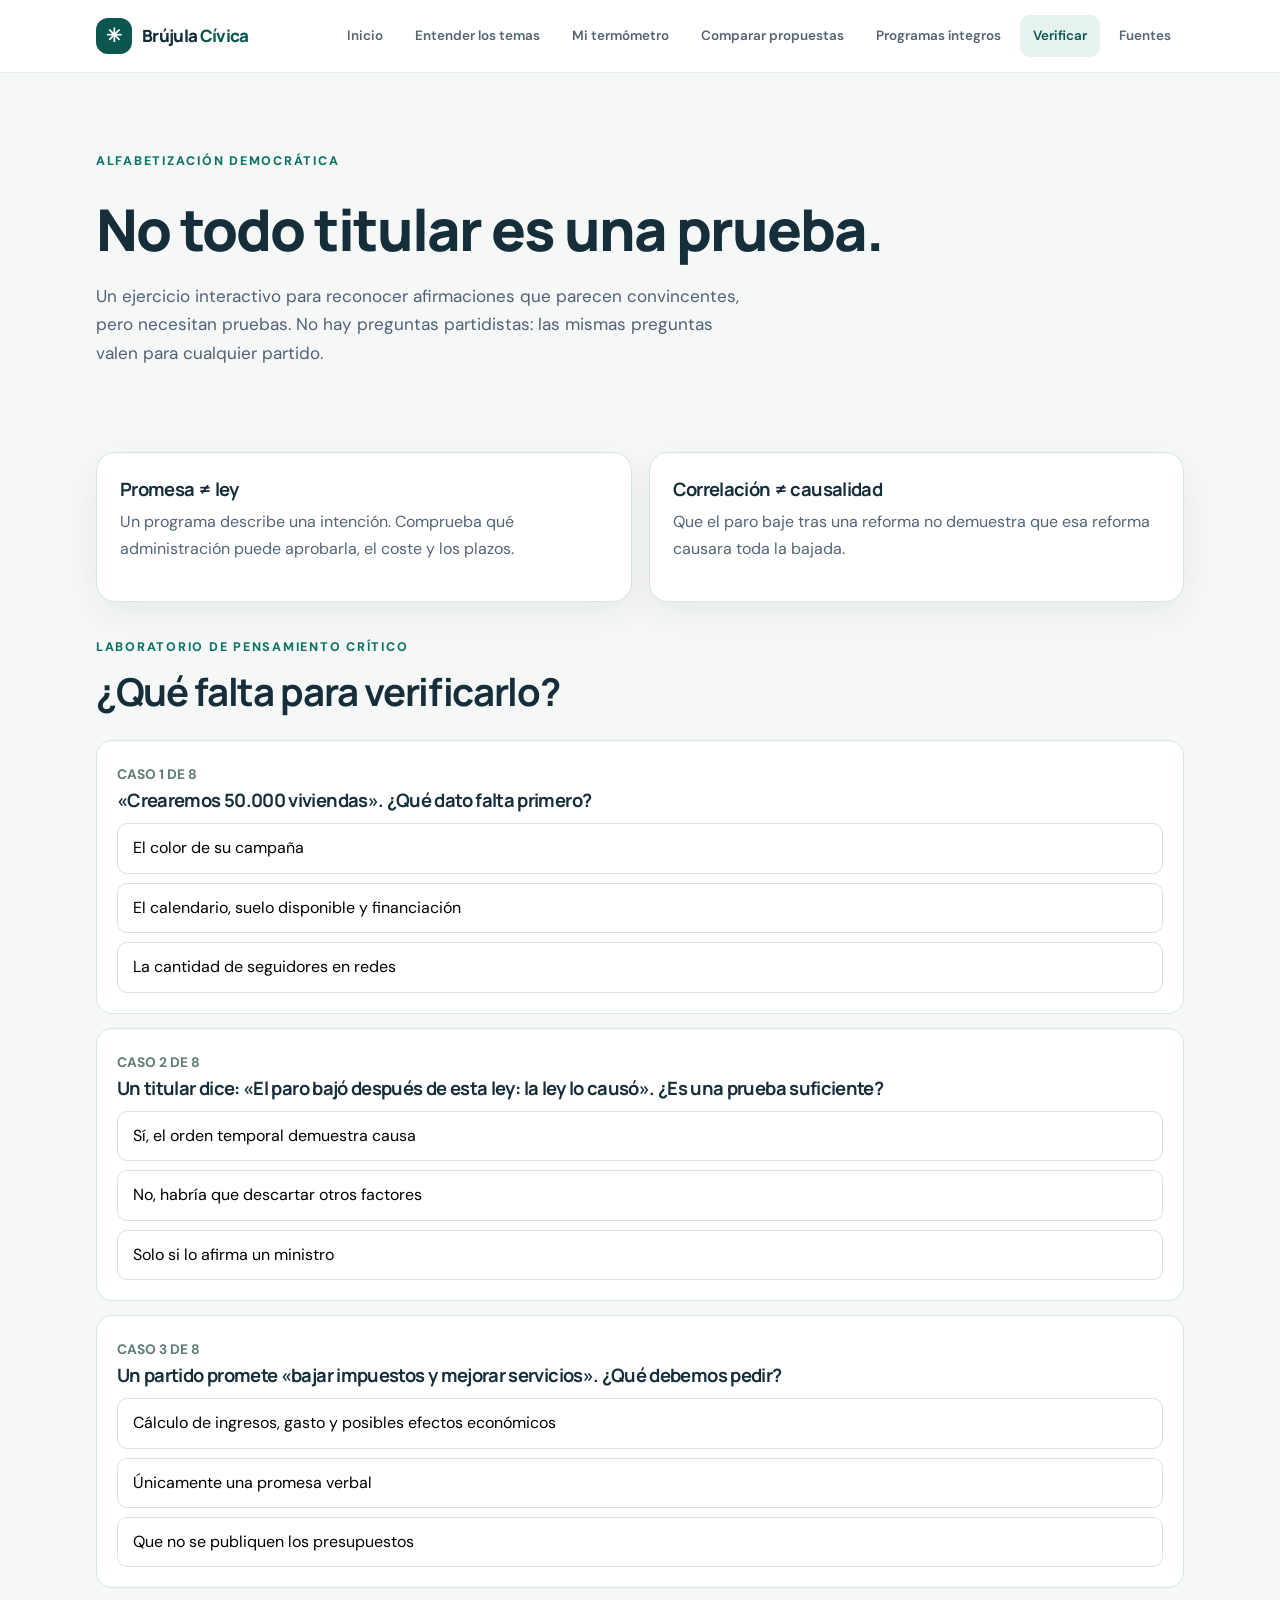
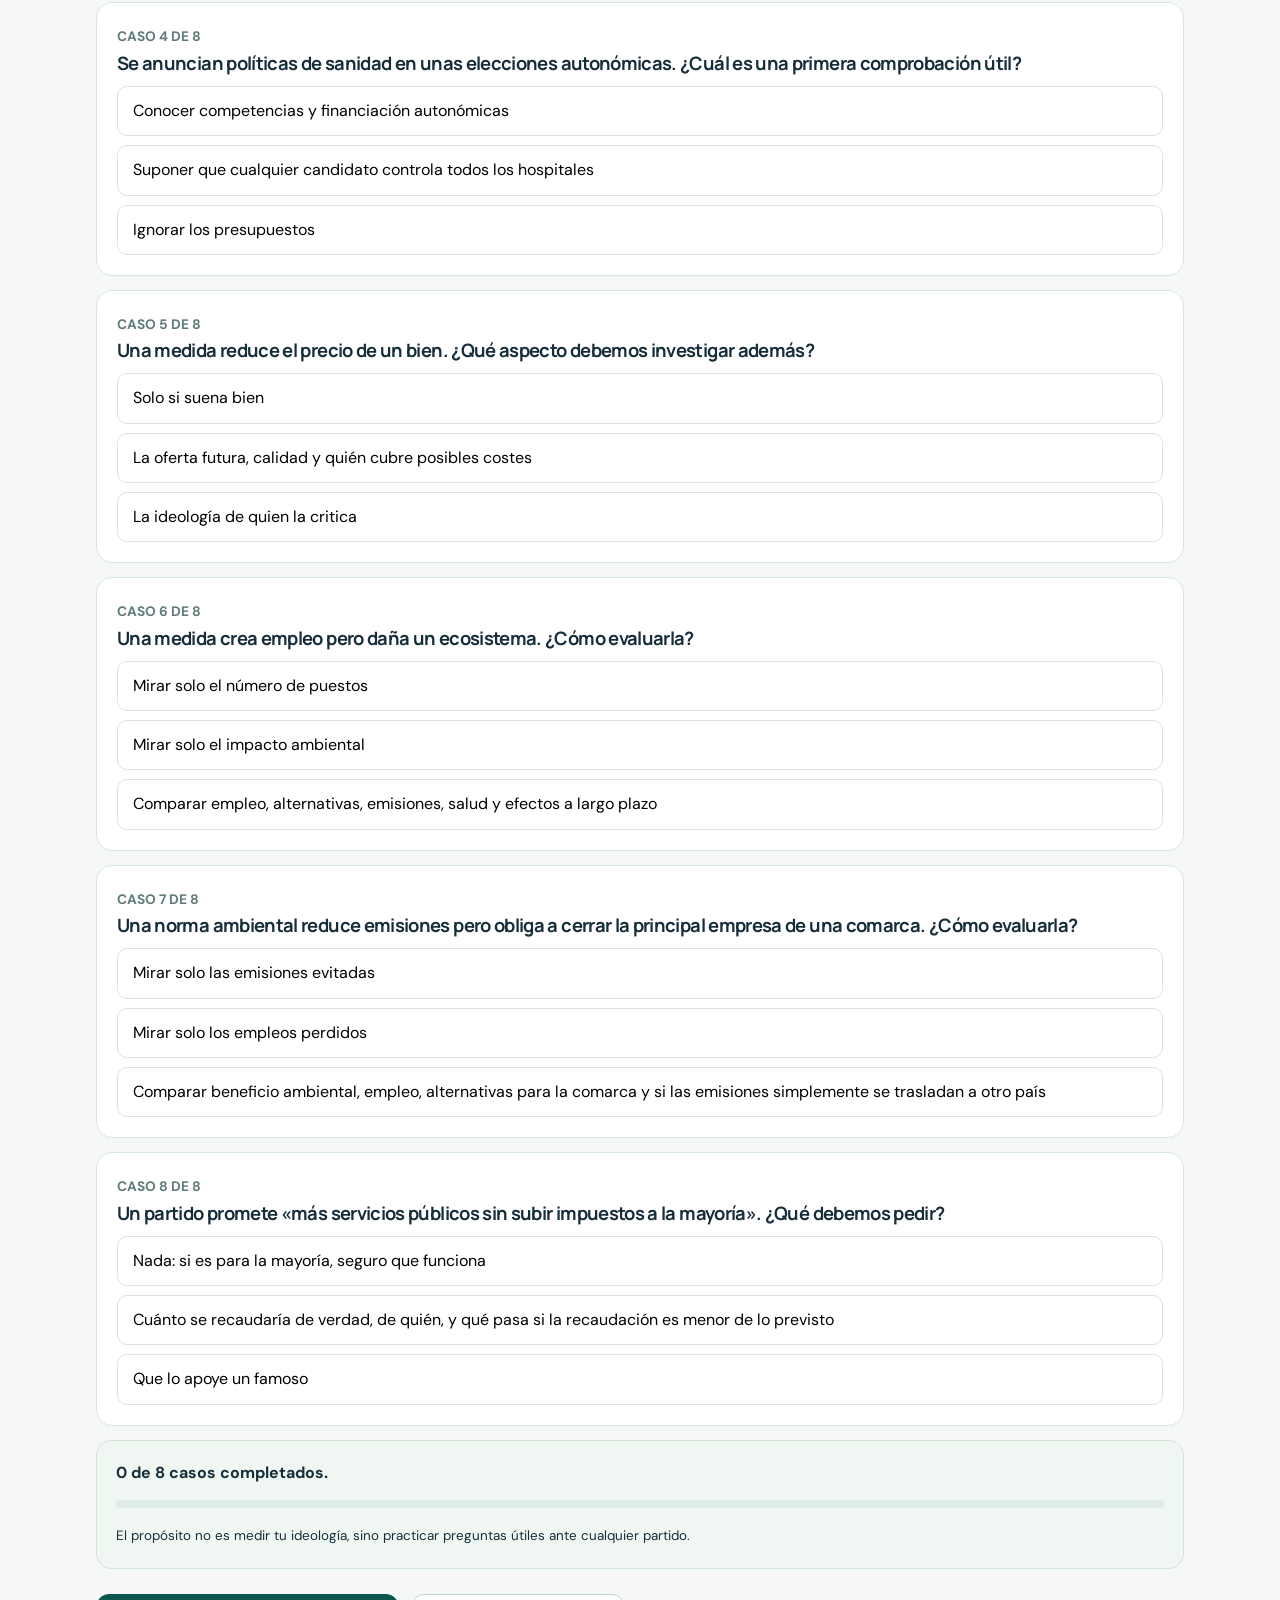
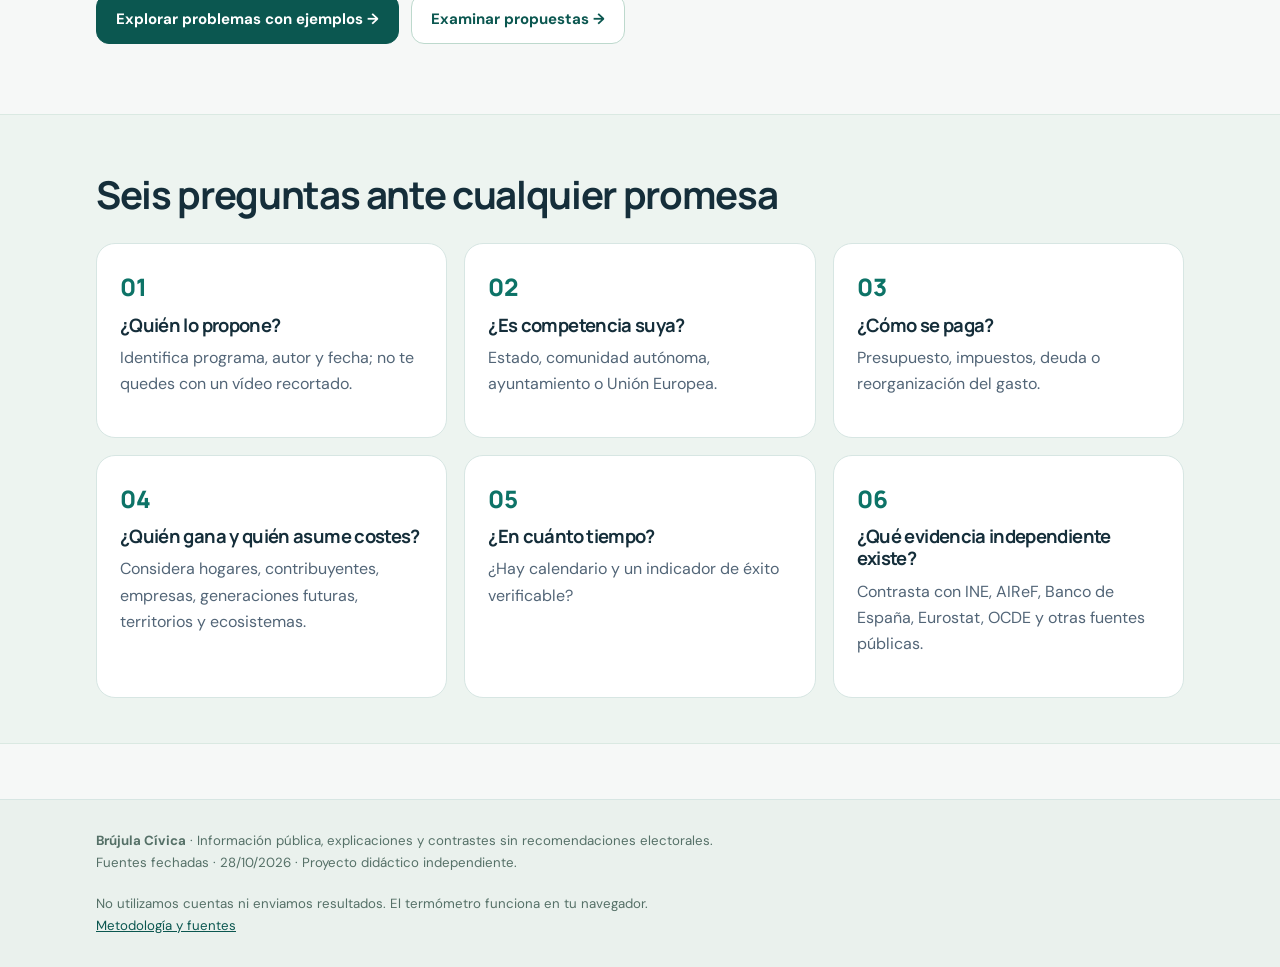
==== aprender.html @ 71d41eac "Publicar Brújula Cívica con correcciones de neutralidad y sección de programas íntegros - Etiquetas " ====
<!doctype html><html lang="es"><head><meta charset="utf-8"><meta name="viewport" content="width=device-width, initial-scale=1"><title>Aprender a verificar · Brújula Cívica</title><link rel="stylesheet" href="estilos.css"></head><body><div id="cabecera"></div><main id="contenido"><section class="page-head"><div class="container"><p class="eyebrow" style="margin-top:22px">Alfabetización democrática</p><h1>No todo titular es una prueba.</h1><p class="lead">Un ejercicio interactivo para reconocer afirmaciones que parecen convincentes, pero necesitan pruebas. No hay preguntas partidistas: las mismas preguntas valen para cualquier partido.</p></div></section><section class="section"><div class="container"><div class="grid two"><div class="card"><h3>Promesa ≠ ley</h3><p>Un programa describe una intención. Comprueba qué administración puede aprobarla, el coste y los plazos.</p></div><div class="card"><h3>Correlación ≠ causalidad</h3><p>Que el paro baje tras una reforma no demuestra que esa reforma causara toda la bajada.</p></div></div><p class="eyebrow" style="margin-top:35px">Laboratorio de pensamiento crítico</p><h2>¿Qué falta para verificarlo?</h2><div id="quiz"></div><div class="note-panel" id="estado" aria-live="polite"></div><div class="actions"><a href="temas.html" class="btn">Explorar problemas con ejemplos →</a><a href="comparar.html" class="btn light">Examinar propuestas →</a></div></div></section><section class="section soft"><div class="container"><h2>Seis preguntas ante cualquier promesa</h2><div class="grid"><div class="card flat"><span class="num">01</span><h3>¿Quién lo propone?</h3><p>Identifica programa, autor y fecha; no te quedes con un vídeo recortado.</p></div><div class="card flat"><span class="num">02</span><h3>¿Es competencia suya?</h3><p>Estado, comunidad autónoma, ayuntamiento o Unión Europea.</p></div><div class="card flat"><span class="num">03</span><h3>¿Cómo se paga?</h3><p>Presupuesto, impuestos, deuda o reorganización del gasto.</p></div><div class="card flat"><span class="num">04</span><h3>¿Quién gana y quién asume costes?</h3><p>Considera hogares, contribuyentes, empresas, generaciones futuras, territorios y ecosistemas.</p></div><div class="card flat"><span class="num">05</span><h3>¿En cuánto tiempo?</h3><p>¿Hay calendario y un indicador de éxito verificable?</p></div><div class="card flat"><span class="num">06</span><h3>¿Qué evidencia independiente existe?</h3><p>Contrasta con INE, AIReF, Banco de España, Eurostat, OCDE y otras fuentes públicas.</p></div></div></div></section></main><div id="pie"></div><script src="comun.js"></script><script>
const preguntas=[
 ['«Crearemos 50.000 viviendas». ¿Qué dato falta primero?',['El color de su campaña','El calendario, suelo disponible y financiación','La cantidad de seguidores en redes'],1,'Para evaluar una promesa de construcción hay que revisar suelo, financiación, competencias y plazos.'],
 ['Un titular dice: «El paro bajó después de esta ley: la ley lo causó». ¿Es una prueba suficiente?',['Sí, el orden temporal demuestra causa','No, habría que descartar otros factores','Solo si lo afirma un ministro'],1,'La sucesión temporal no prueba causalidad. La economía cambia por varias razones a la vez.'],
 ['Un partido promete «bajar impuestos y mejorar servicios». ¿Qué debemos pedir?',['Cálculo de ingresos, gasto y posibles efectos económicos','Únicamente una promesa verbal','Que no se publiquen los presupuestos'],0,'El efecto depende de cuánto se recauda, qué servicios se financian y si otras condiciones cambian.'],
 ['Se anuncian políticas de sanidad en unas elecciones autonómicas. ¿Cuál es una primera comprobación útil?',['Conocer competencias y financiación autonómicas','Suponer que cualquier candidato controla todos los hospitales','Ignorar los presupuestos'],0,'Las competencias sanitarias y la coordinación con el Estado son esenciales para evaluar promesas.'],
 ['Una medida reduce el precio de un bien. ¿Qué aspecto debemos investigar además?',['Solo si suena bien','La oferta futura, calidad y quién cubre posibles costes','La ideología de quien la critica'],1,'Un precio más bajo puede tener efectos distintos según oferta, costes y financiación.'],
 ['Una medida crea empleo pero daña un ecosistema. ¿Cómo evaluarla?',['Mirar solo el número de puestos','Mirar solo el impacto ambiental','Comparar empleo, alternativas, emisiones, salud y efectos a largo plazo'],2,'El bienestar incluye economía, salud, derechos y sostenibilidad. No se puede reducir a un indicador.'],
 ['Una norma ambiental reduce emisiones pero obliga a cerrar la principal empresa de una comarca. ¿Cómo evaluarla?',['Mirar solo las emisiones evitadas','Mirar solo los empleos perdidos','Comparar beneficio ambiental, empleo, alternativas para la comarca y si las emisiones simplemente se trasladan a otro país'],2,'Toda decisión pública tiene costes y beneficios repartidos entre personas distintas. Ninguno de los dos lados debe ignorarse.'],
 ['Un partido promete «más servicios públicos sin subir impuestos a la mayoría». ¿Qué debemos pedir?',['Nada: si es para la mayoría, seguro que funciona','Cuánto se recaudaría de verdad, de quién, y qué pasa si la recaudación es menor de lo previsto','Que lo apoye un famoso'],1,'La misma exigencia sirve para cualquier promesa: de dónde sale el dinero y qué ocurre si las previsiones fallan.']
];const quiz=document.querySelector('#quiz');let contestadas={};function paint(){quiz.innerHTML=preguntas.map((p,i)=>`<section class="task"><span class="kicker">CASO ${i+1} DE ${preguntas.length}</span><h3>${esc(p[0])}</h3><div class="task-options">${p[1].map((o,j)=>`<button data-q="${i}" data-op="${j}" data-choice="${contestadas[i]===j}" aria-pressed="${contestadas[i]===j}">${esc(o)}</button>`).join('')}</div>${contestadas[i]!==undefined?`<div class="task-feedback"><strong>${contestadas[i]===p[2]?'Esta comprobación es pertinente.':'Revisa qué evidencia faltaría.'}</strong> ${esc(p[3])}</div>`:''}</section>`).join('');quiz.querySelectorAll('button').forEach(b=>b.onclick=()=>{contestadas[b.dataset.q]=Number(b.dataset.op);paint()});const done=Object.keys(contestadas).length;document.querySelector('#estado').innerHTML=`<strong>${done} de ${preguntas.length} casos completados.</strong> <div class="progress"><span style="width:${done/preguntas.length*100}%"></span></div><span class="small">El propósito no es medir tu ideología, sino practicar preguntas útiles ante cualquier partido.</span>`}paint();
</script></body></html>
---- estilos.css ----
@import url('https://fonts.googleapis.com/css2?family=DM+Sans:wght@400;500;600;700&family=Manrope:wght@400;500;600;700;800&display=swap');
:root{--ink:#152536;--muted:#526577;--paper:#f6f8f7;--card:#fff;--line:#dbe6e2;--teal:#107b72;--teal-dark:#115a54;--purple:#7056a4;--peach:#ffddae;--soft:#e9f5ef;--amber:#fcefcf;--shadow:0 12px 34px rgba(18,50,54,.065)}*{box-sizing:border-box}html{scroll-behavior:smooth}body{margin:0;color:var(--ink);background:var(--paper);font-family:'DM Sans',ui-sans-serif,system-ui,sans-serif;line-height:1.65}a{color:var(--teal-dark)}a:hover{text-decoration-thickness:2px}button,select,input,textarea{font:inherit}button{cursor:pointer}a:focus-visible,button:focus-visible,input:focus-visible,select:focus-visible,textarea:focus-visible{outline:3px solid #eb9c42;outline-offset:3px}h1,h2,h3{font-family:Manrope,'DM Sans',sans-serif;line-height:1.2;letter-spacing:-.035em}h1{font-size:clamp(2.3rem,5vw,4.65rem);margin:.4em 0 .32em;font-weight:800}h2{font-size:clamp(1.7rem,3vw,2.65rem);margin:.3em 0 .65em}h3{font-size:1.15rem;margin:.1em 0 .5em}p{margin:.5em 0 1em}.container{max-width:1140px;margin:auto;padding:0 26px}.skip{position:absolute;top:-100px;left:15px;background:white;padding:10px;z-index:30}.skip:focus{top:10px}.top{position:sticky;top:0;z-index:10;background:#ffffffed;backdrop-filter:blur(20px);border-bottom:1px solid #e5ebe8}.nav{display:flex;align-items:center;justify-content:space-between;gap:15px;min-height:72px}.brand{display:flex;align-items:center;gap:10px;text-decoration:none;font-family:Manrope,sans-serif;font-size:1.06rem;font-weight:800;color:var(--ink);letter-spacing:-.04em}.brand-ico{width:36px;height:36px;background:var(--teal-dark);color:white;border-radius:12px;display:grid;place-items:center;font-size:1.2rem}.links{display:flex;align-items:center;gap:6px;flex-wrap:wrap}.links a{font-size:.88rem;text-decoration:none;color:#526476;padding:10px 13px;border-radius:10px;font-weight:600}.links a[aria-current=page],.links a:hover{background:#e6f2ee;color:var(--teal-dark)}.pill{display:inline-flex;align-items:center;gap:7px;border:1px solid #cce0d8;color:var(--teal-dark);background:#ecf7f1;padding:6px 11px;border-radius:99px;font-weight:700;font-size:.79rem;line-height:1.3}.hero{padding:74px 0 54px}.hero-grid{display:grid;grid-template-columns:1.3fr 1fr;gap:56px;align-items:center}.lead{font-size:1.19rem;color:#506174;max-width:650px}.strong{color:var(--teal-dark)}.actions{display:flex;flex-wrap:wrap;gap:12px;margin:25px 0}.btn{display:inline-flex;align-items:center;justify-content:center;gap:9px;background:var(--teal-dark);color:white;border:1px solid var(--teal-dark);border-radius:13px;padding:12px 19px;text-decoration:none;font-weight:700;font-size:.94rem;box-shadow:none;transition:transform .12s}.btn:hover{transform:translateY(-2px);background:#0d4944;color:#fff}.btn.light{background:white;color:var(--teal-dark);border-color:#bdd9cd}.btn.light:hover{background:#eaf5ee}.btn.tiny{padding:8px 12px;font-size:.83rem;border-radius:9px}.btn:disabled{opacity:.4;cursor:not-allowed;transform:none}.art{min-height:350px;border-radius:32px;background:radial-gradient(circle at 70% 25%,#c9dfd4 0%,transparent 39%),linear-gradient(150deg,#e6f3ea,#daede9);padding:26px;display:flex;align-items:center;justify-content:center;position:relative;overflow:hidden;border:1px solid #cee4d8}.art:before,.art:after{position:absolute;content:'';border-radius:50%;border:1px solid #9dc9b9}.art:before{width:380px;height:380px;right:-120px;top:-80px}.art:after{width:500px;height:500px;bottom:-340px;left:-130px}.art-board{width:90%;max-width:345px;border-radius:20px;background:white;box-shadow:var(--shadow);padding:23px;position:relative;z-index:1;transform:rotate(-3deg)}.linebar{height:11px;background:#e5eee9;border-radius:20px;margin:13px 0;overflow:hidden}.linebar span{display:block;background:#88b6ab;height:100%;border-radius:20px}.art-chip{border:1px solid var(--line);border-radius:10px;padding:9px;font-size:.85rem;margin-top:11px;color:var(--ink)}.art-stars{position:absolute;right:15px;bottom:10px;font-size:5rem;color:#b6cc99;line-height:1}.section{padding:45px 0}.section.soft{background:#edf4f0;border-top:1px solid #dae9e2;border-bottom:1px solid #dae9e2}.eyebrow{font-weight:800;text-transform:uppercase;font-size:.78rem;letter-spacing:.14em;color:var(--teal);margin:0 0 10px}.muted{color:var(--muted)}.grid{display:grid;grid-template-columns:repeat(3,minmax(0,1fr));gap:17px}.grid.two{grid-template-columns:repeat(2,minmax(0,1fr))}.card{background:white;padding:23px;border:1px solid var(--line);border-radius:19px;box-shadow:var(--shadow)}.card p{color:var(--muted)}.card .num{font-family:Manrope;font-size:1.5rem;font-weight:800;color:var(--teal);display:block;margin-bottom:7px}.card.flat{box-shadow:none}.card:hover{border-color:#c1d7cc}.kicker{color:#607c7a;font-size:.86rem;font-weight:700}.strip{padding:18px 24px;background:#eef7f1;border:1px solid #cfe6d9;border-radius:17px;margin:22px 0}.strip.warning{background:#fff8e8;border-color:#f2e3bd}.page-head{padding:56px 0 23px}.page-head h1{font-size:clamp(2.1rem,4.6vw,3.6rem);max-width:900px}.page-head .lead{font-size:1.07rem}.steps{display:flex;gap:8px;flex-wrap:wrap;font-size:.78rem;font-weight:700;color:var(--muted)}.steps span{padding:6px 10px;border-radius:30px;background:#e7eeeb}.steps .active{background:var(--teal-dark);color:#fff}.choice-grid{display:grid;grid-template-columns:repeat(3,minmax(0,1fr));gap:13px}.choice{background:white;border:2px solid var(--line);border-radius:15px;padding:17px;text-align:left;min-height:138px;color:var(--ink);transition:border-color .15s,background .15s}.choice[aria-pressed=true]{border-color:var(--teal);background:#edf9f4}.choice .symbol{font-size:1.6rem;display:block;margin-bottom:7px;color:var(--teal)}.choice b{font-size:1rem;display:block;line-height:1.25}.choice span.note{font-size:.79rem;color:var(--muted)}.choice .tick{float:right;color:var(--teal);font-weight:900}.toolbar{display:flex;justify-content:space-between;align-items:center;gap:12px;flex-wrap:wrap;margin:22px 0}.select-row{display:flex;gap:12px;flex-wrap:wrap;align-items:center;margin:20px 0}.select-row label{display:flex;flex-direction:column;gap:5px;font-size:.85rem;font-weight:700}.select-row select{min-width:210px;border:1px solid #b9cfc5;border-radius:10px;padding:10px;background:white;color:var(--ink)}.compare-grid{display:grid;grid-template-columns:repeat(2,minmax(0,1fr));gap:17px}.proposal{padding:23px;background:white;border:1px solid var(--line);border-radius:18px;box-shadow:var(--shadow);min-height:240px}.proposal h3{font-size:1.15rem}.proposal .tag{font-size:.74rem;font-weight:700;color:#617b79;border:1px solid #dce9e3;border-radius:30px;padding:4px 9px;display:inline-block}.proposal .measure{font-weight:700;font-size:1.06rem;color:var(--ink);line-height:1.55;margin:15px 0}.proposal .details{font-size:.88rem;margin:10px 0;padding:11px;border-radius:10px;background:#f5f8f6}.proposal .details strong{display:block;color:#405e56}.proposal .source{font-size:.82rem;margin-top:15px}.proposal .source a{margin-right:12px}.aside-quote{font-size:1.15rem;border-left:4px solid var(--teal);padding:9px 0 9px 18px;color:#405e5a;background:linear-gradient(to right,#e9f6ef,transparent)}.blank{padding:22px;border:1px dashed #bccfc9;border-radius:15px;background:#fafcfa}.task{border:1px solid var(--line);background:#fff;border-radius:16px;padding:20px;margin:14px 0}.task h3{margin-bottom:12px}.task-options{display:grid;gap:9px}.task-options button{border:1px solid #d9e4df;background:white;padding:11px 15px;text-align:left;border-radius:10px}.task-options button:hover{background:#f2f8f4}.task-options button[data-choice=true]{background:#ddf1e8;border-color:#148073}.task-feedback{padding:12px;border-radius:11px;margin-top:13px;background:#eff7f1;border:1px solid #cfe6d9}.field{display:block;width:100%;border:1px solid #c5d8cd;border-radius:10px;padding:11px;margin:7px 0 13px;background:#fff;resize:vertical;min-height:75px}.small{font-size:.84rem}.divider{border:0;border-top:1px solid var(--line);margin:24px 0}.footer{margin-top:55px;border-top:1px solid var(--line);background:#eaf1ed;padding:30px 0;color:#557067;font-size:.83rem}.foot-row{display:flex;justify-content:space-between;gap:20px;flex-wrap:wrap}.doubts{display:grid;grid-template-columns:repeat(2,minmax(0,1fr));gap:12px}details{background:white;border:1px solid var(--line);border-radius:14px;padding:15px 18px;margin:10px 0}summary{font-weight:750;cursor:pointer}.progress{height:8px;border-radius:20px;background:#dfebe5;overflow:hidden;margin:14px 0}.progress span{display:block;height:100%;border-radius:20px;background:var(--teal);transition:width .25s}.note-panel{background:#f0f7f3;border:1px solid #d1e5da;border-radius:15px;padding:19px}.topic-head{display:flex;align-items:center;gap:11px;margin-bottom:12px}.topic-head .symbol{font-size:1.8rem;color:var(--teal)}.highlight{font-weight:700;color:var(--teal-dark)}.printonly{display:none}.sticky-help{background:#f7f2e4;border:1px solid #e9dfc4;border-radius:12px;padding:11px 13px;font-size:.86rem;color:#665b41}@media(max-width:900px){.hero-grid{grid-template-columns:1fr;gap:23px}.art{min-height:270px}.grid,.choice-grid{grid-template-columns:repeat(2,minmax(0,1fr))}.links{gap:1px}}@media(max-width:650px){.container{padding:0 17px}.nav{align-items:flex-start;flex-direction:column;padding:13px 0}.links{width:100%;overflow:auto;flex-wrap:nowrap}.links a{white-space:nowrap;font-size:.78rem;padding:7px 8px}.hero{padding:40px 0}.hero-grid{gap:10px}.art{min-height:250px}.grid,.grid.two,.choice-grid,.compare-grid,.doubts{grid-template-columns:1fr}.page-head{padding-top:38px}.select-row label{width:100%}.select-row select{width:100%}.card{padding:19px}.section{padding:30px 0}}@media print{.top,.footer,.actions,.btn,.strip.warning,#privacy-note,.steps{display:none!important}body{background:white}.container{max-width:none}.card,.task,.proposal{box-shadow:none;border-color:#bbb;break-inside:avoid}.printonly{display:block}}
/* Rediseño pedagógico v2 */
:root{--ink:#152e3a;--teal:#0d7367;--teal-dark:#0b5750;--paper:#f6f8f7;--line:#d7e6e3}
.links a{font-size:.84rem}a:not(.btn):hover{color:#064c46}
.readable{max-width:760px}.section.tight{padding:22px 0}.hero.slim{padding:60px 0 40px}
.band{border:1px solid #dae8e1;border-radius:21px;background:white;padding:28px}.featurelink{display:block;text-decoration:none;color:var(--ink)}.featurelink:hover h3{color:var(--teal)}.featurelink .icon{font-size:1.5rem;color:var(--teal)}
.kpi{font-size:2.2rem;color:var(--teal-dark);font-weight:800;line-height:1.2}.kpi small{display:block;font-size:.8rem;color:var(--muted);font-weight:500}.mutedtag{display:inline-block;padding:4px 10px;background:#f1f5f2;border:1px solid #d9e6df;border-radius:20px;font-size:.75rem;color:#5e726b}
.row{display:flex;justify-content:space-between;gap:12px;align-items:center;flex-wrap:wrap}.topiclinks{display:flex;flex-wrap:wrap;gap:9px}.topiclinks a{border:1px solid var(--line);padding:8px 12px;background:white;border-radius:10px;text-decoration:none;font-size:.88rem;font-weight:700}
.lesson{border:1px solid var(--line);border-radius:20px;background:white;padding:26px;margin:20px 0;scroll-margin-top:105px}.lesson h2{font-size:1.8rem;margin:9px 0}.minihead{font-size:.78rem;letter-spacing:.08em;text-transform:uppercase;color:#54786d;font-weight:800}
.lane{display:grid;grid-template-columns:1fr 1fr;gap:15px;margin:15px 0}.lane>div{padding:15px;border-radius:12px;background:#f4f8f5;border:1px solid #dae6dc}
.example{background:#fff9ee;border:1px solid #efdeb6;padding:17px 20px;border-radius:14px;margin:20px 0}.example strong{color:#78521a}.balance{background:#f1f6fd;border-left:4px solid #6b8cb4;padding:16px;border-radius:8px}
.term-q{border:1px solid var(--line);border-radius:18px;background:white;padding:21px;margin:15px 0}.term-q label{font-weight:700;font-size:1.03rem;display:block}.endpoints{display:grid;grid-template-columns:1fr 1fr;gap:18px;margin-top:10px;color:#4e6570;font-size:.88rem}.endpoints span:last-child{text-align:right}input[type=range]{width:100%;accent-color:var(--teal);cursor:pointer;margin:18px 0 0}.meter{height:14px;border-radius:99px;background:linear-gradient(to right,#b5d6e3 0%,#e7ecec 50%,#ddc5a6 100%);position:relative;margin:17px 0}.needle{position:absolute;width:3px;background:#253d4a;height:26px;top:-6px;transform:translateX(-50%);border-radius:3px;transition:left .12s}.axis-result{padding:14px 17px;border:1px solid var(--line);background:white;border-radius:13px;margin:11px 0}.axis-result b{display:block}.axis-result p{margin:2px 0;color:#526577;font-size:.9rem}.statements{background:#f0f6f3;padding:15px;border-radius:13px}.statements li{margin:8px 0}.disclaimer{background:#f4f1fa;border:1px solid #d8cfe7;padding:15px;border-radius:15px}.toolrow{display:flex;gap:10px;flex-wrap:wrap;align-items:end}.toolrow label{font-size:.82rem;font-weight:750;display:block}.toolrow input,.toolrow select{border-radius:9px;padding:9px;border:1px solid #b9cdc5;background:#fff;max-width:100%;min-width:145px}.result-pill{display:inline-block;border-radius:30px;border:1px solid #cdded4;background:#eef8f2;padding:9px 13px;font-weight:750}
.proposal p{color:#425c64}.proposal .measure{color:#142f39}.footnote{font-size:.81rem;color:#586875}.tabbar{display:flex;gap:8px;flex-wrap:wrap}.tabbar button{background:#fff;border:1px solid #ccddd7;border-radius:20px;padding:9px 13px}.tabbar button[aria-pressed=true]{background:#0b5750;color:#fff}.topic-select{min-height:45px;max-width:300px}
@media(max-width:650px){.lane{grid-template-columns:1fr}.lesson{padding:19px}.links{padding-bottom:3px}.band{padding:18px}.kpi{font-size:1.8rem}}
.party-pick{border:1px solid var(--line);border-radius:14px;padding:12px 16px;margin:0 0 12px;background:#fff}.party-pick legend{font-size:.85rem;font-weight:700;padding:0 6px}.party-pick #partidos{display:flex;flex-wrap:wrap;gap:8px 18px}.party-pick label{display:inline-flex;align-items:center;gap:7px;font-size:.92rem}
.cita{margin:12px 0;padding:10px 14px;border-left:3px solid var(--teal);background:#f5f8f6;border-radius:0 10px 10px 0}.cita p{margin:6px 0;color:var(--ink)}
@media(max-width:650px){.nav{padding:13px 17px}}
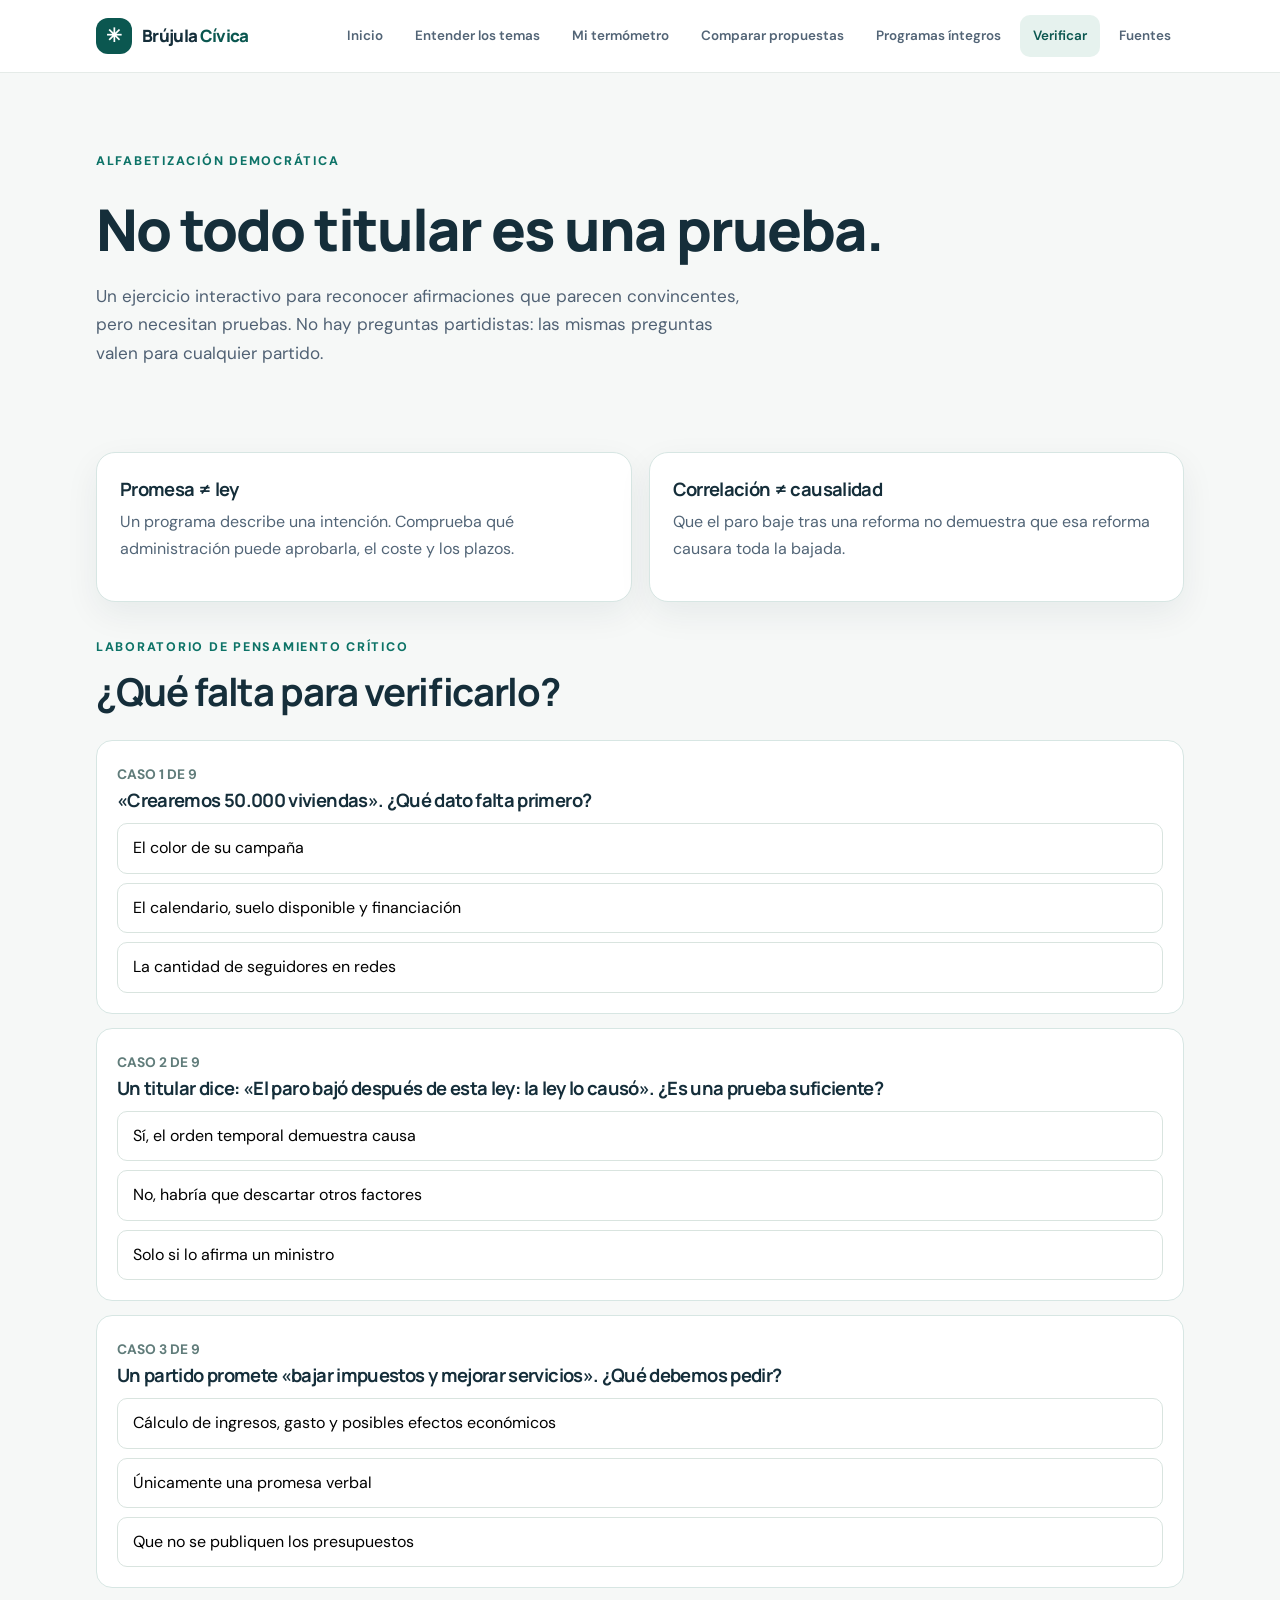
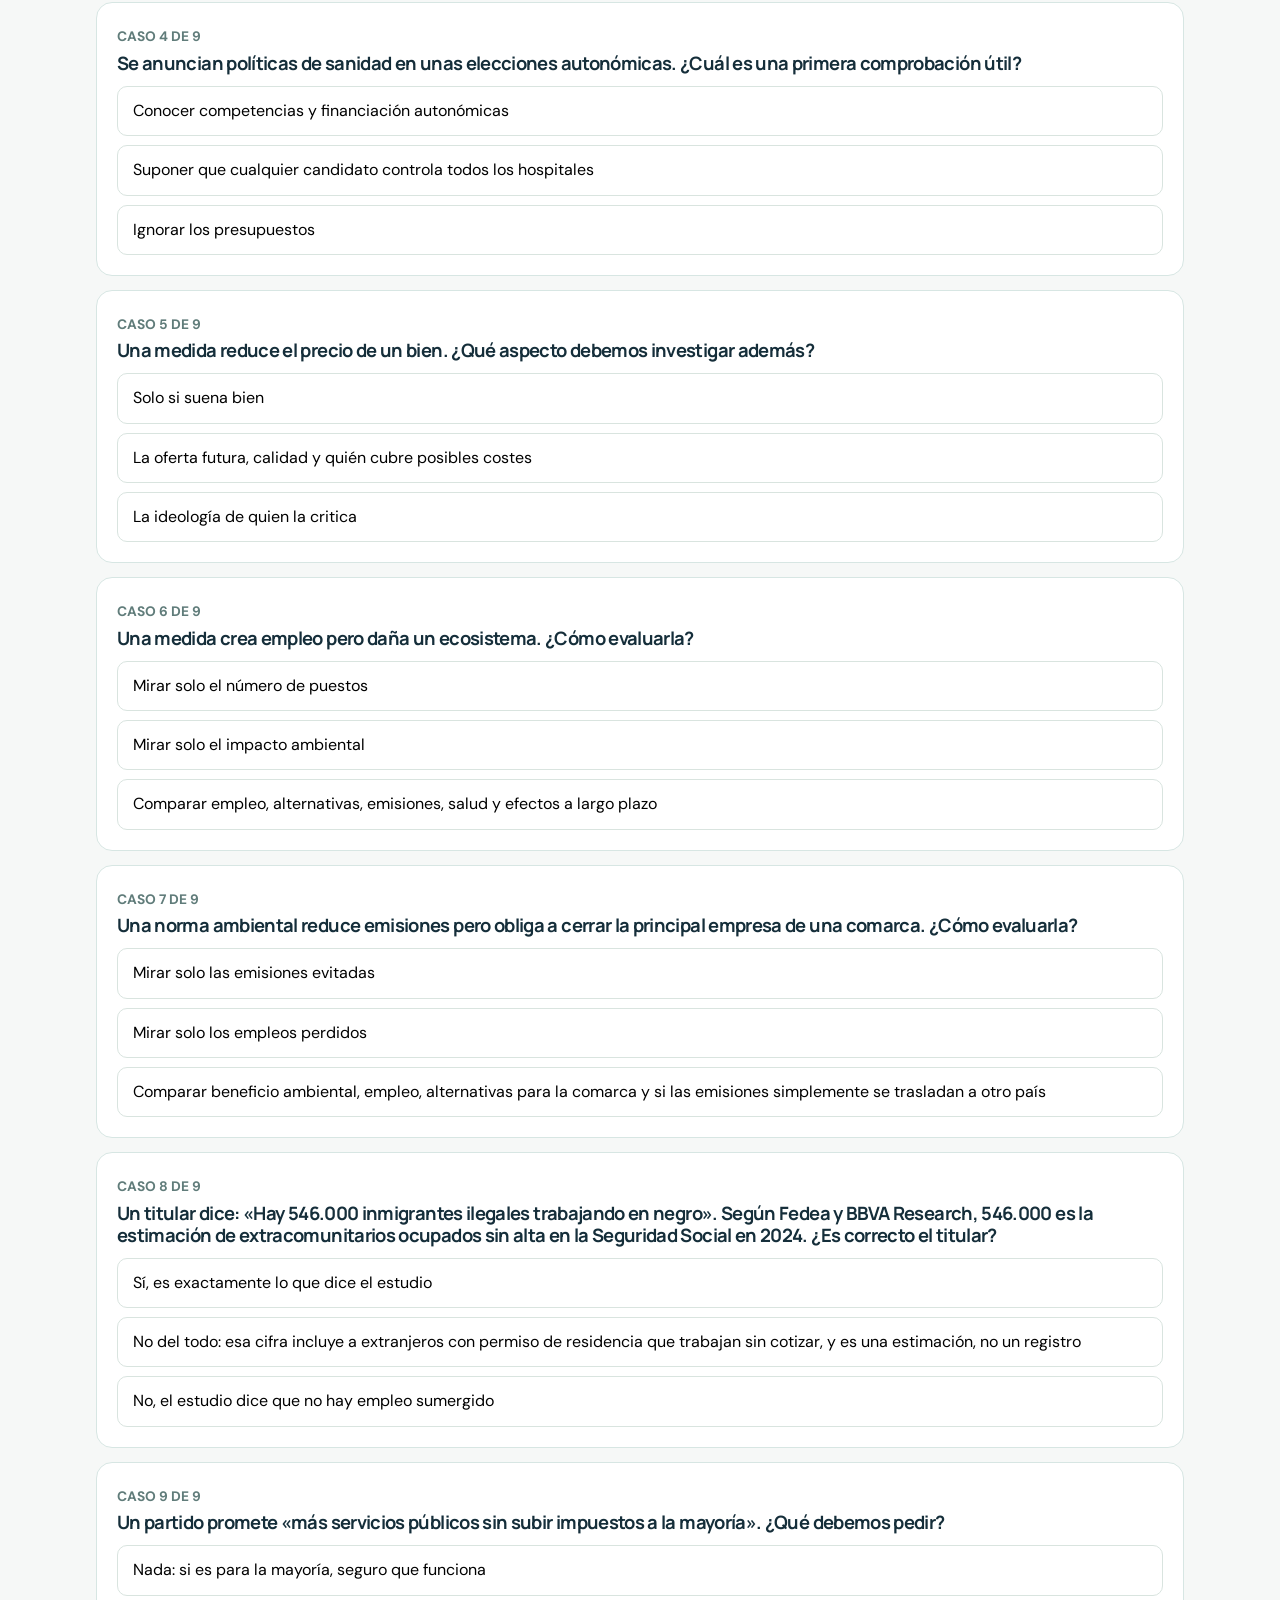
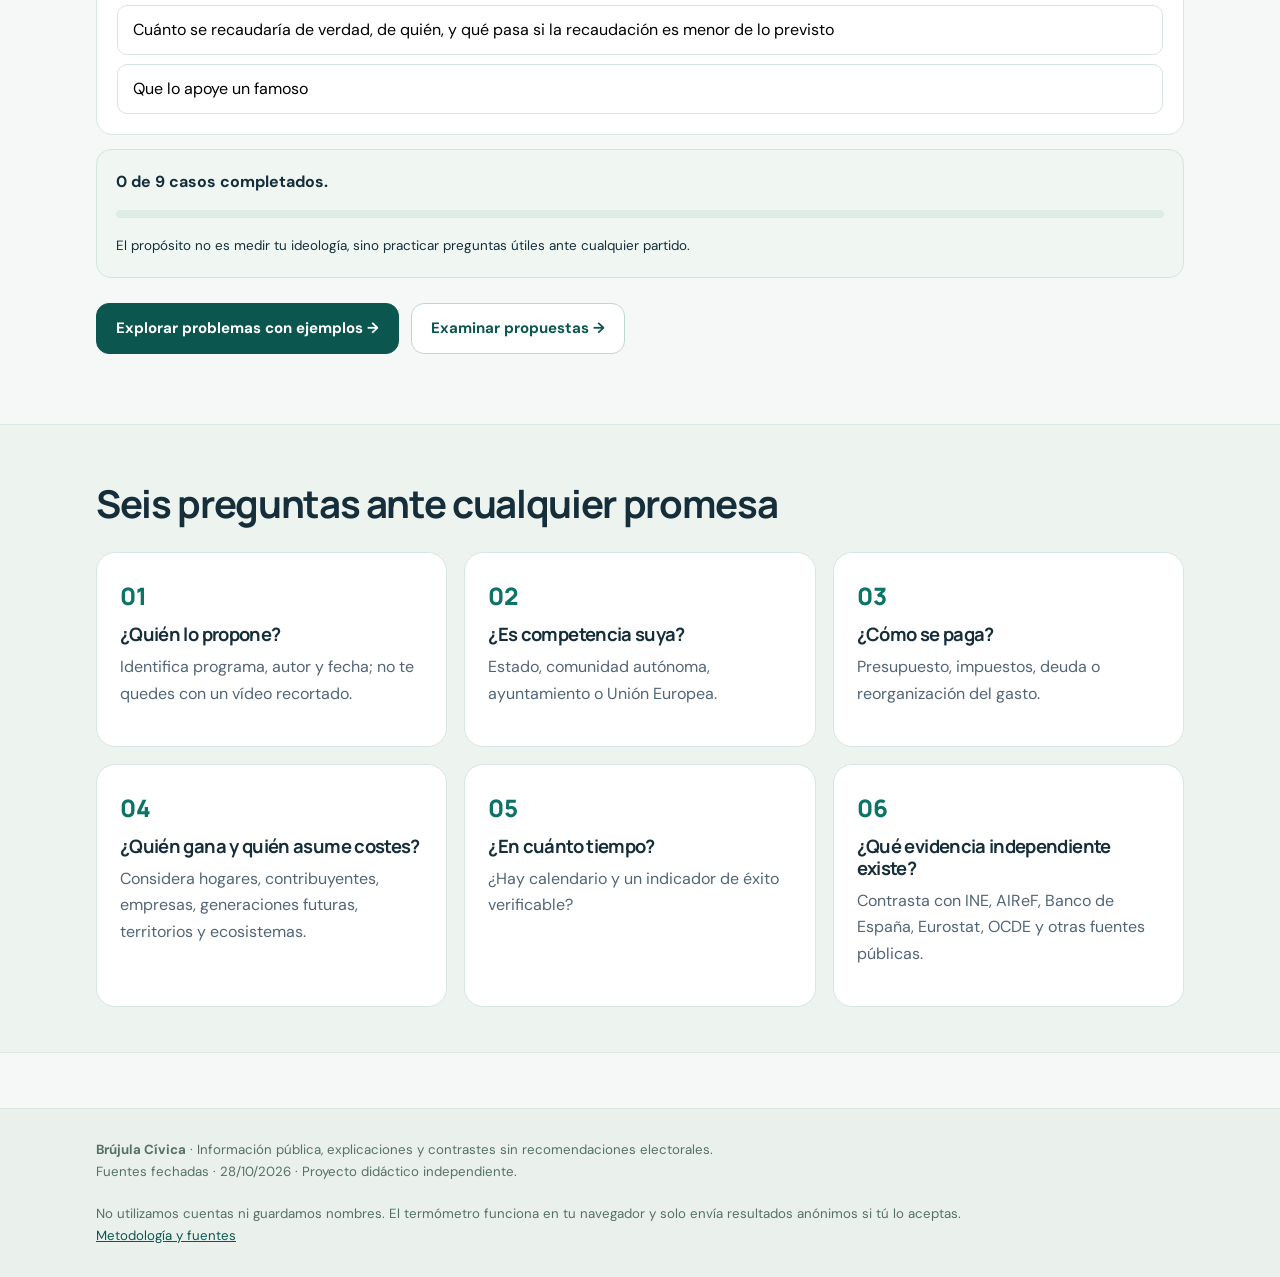
==== commit 9c4af955: "Inmigración: datos verificados de empleo no declarado (Fedea-BBVA Research, Funcas) Co-Authored-By: " ====
--- a/aprender.html
+++ b/aprender.html
@@ -7,6 +7,7 @@
  ['Una medida reduce el precio de un bien. ¿Qué aspecto debemos investigar además?',['Solo si suena bien','La oferta futura, calidad y quién cubre posibles costes','La ideología de quien la critica'],1,'Un precio más bajo puede tener efectos distintos según oferta, costes y financiación.'],
  ['Una medida crea empleo pero daña un ecosistema. ¿Cómo evaluarla?',['Mirar solo el número de puestos','Mirar solo el impacto ambiental','Comparar empleo, alternativas, emisiones, salud y efectos a largo plazo'],2,'El bienestar incluye economía, salud, derechos y sostenibilidad. No se puede reducir a un indicador.'],
  ['Una norma ambiental reduce emisiones pero obliga a cerrar la principal empresa de una comarca. ¿Cómo evaluarla?',['Mirar solo las emisiones evitadas','Mirar solo los empleos perdidos','Comparar beneficio ambiental, empleo, alternativas para la comarca y si las emisiones simplemente se trasladan a otro país'],2,'Toda decisión pública tiene costes y beneficios repartidos entre personas distintas. Ninguno de los dos lados debe ignorarse.'],
+ ['Un titular dice: «Hay 546.000 inmigrantes ilegales trabajando en negro». Según Fedea y BBVA Research, 546.000 es la estimación de extracomunitarios ocupados sin alta en la Seguridad Social en 2024. ¿Es correcto el titular?',['Sí, es exactamente lo que dice el estudio','No del todo: esa cifra incluye a extranjeros con permiso de residencia que trabajan sin cotizar, y es una estimación, no un registro','No, el estudio dice que no hay empleo sumergido'],1,'Trabajar sin alta y estar en situación irregular no son lo mismo. Funcas estima 840.000 residentes en situación irregular, trabajen o no. Confundir conceptos lleva a conclusiones erróneas en cualquier dirección.'],
  ['Un partido promete «más servicios públicos sin subir impuestos a la mayoría». ¿Qué debemos pedir?',['Nada: si es para la mayoría, seguro que funciona','Cuánto se recaudaría de verdad, de quién, y qué pasa si la recaudación es menor de lo previsto','Que lo apoye un famoso'],1,'La misma exigencia sirve para cualquier promesa: de dónde sale el dinero y qué ocurre si las previsiones fallan.']
 ];const quiz=document.querySelector('#quiz');let contestadas={};function paint(){quiz.innerHTML=preguntas.map((p,i)=>`<section class="task"><span class="kicker">CASO ${i+1} DE ${preguntas.length}</span><h3>${esc(p[0])}</h3><div class="task-options">${p[1].map((o,j)=>`<button data-q="${i}" data-op="${j}" data-choice="${contestadas[i]===j}" aria-pressed="${contestadas[i]===j}">${esc(o)}</button>`).join('')}</div>${contestadas[i]!==undefined?`<div class="task-feedback"><strong>${contestadas[i]===p[2]?'Esta comprobación es pertinente.':'Revisa qué evidencia faltaría.'}</strong> ${esc(p[3])}</div>`:''}</section>`).join('');quiz.querySelectorAll('button').forEach(b=>b.onclick=()=>{contestadas[b.dataset.q]=Number(b.dataset.op);paint()});const done=Object.keys(contestadas).length;document.querySelector('#estado').innerHTML=`<strong>${done} de ${preguntas.length} casos completados.</strong> <div class="progress"><span style="width:${done/preguntas.length*100}%"></span></div><span class="small">El propósito no es medir tu ideología, sino practicar preguntas útiles ante cualquier partido.</span>`}paint();
 </script></body></html>
--- a/estilos.css
+++ b/estilos.css
@@ -16,3 +16,4 @@
 .party-pick{border:1px solid var(--line);border-radius:14px;padding:12px 16px;margin:0 0 12px;background:#fff}.party-pick legend{font-size:.85rem;font-weight:700;padding:0 6px}.party-pick #partidos{display:flex;flex-wrap:wrap;gap:8px 18px}.party-pick label{display:inline-flex;align-items:center;gap:7px;font-size:.92rem}
 .cita{margin:12px 0;padding:10px 14px;border-left:3px solid var(--teal);background:#f5f8f6;border-radius:0 10px 10px 0}.cita p{margin:6px 0;color:var(--ink)}
 @media(max-width:650px){.nav{padding:13px 17px}}
+.datos-box{margin:18px 0;padding:20px;border:1px solid #f2e3bd;background:#fffaf0;border-radius:16px}.datos-box .kpi{font-size:1.7rem}.datos-box .grid.two{gap:14px;margin:10px 0 6px}
